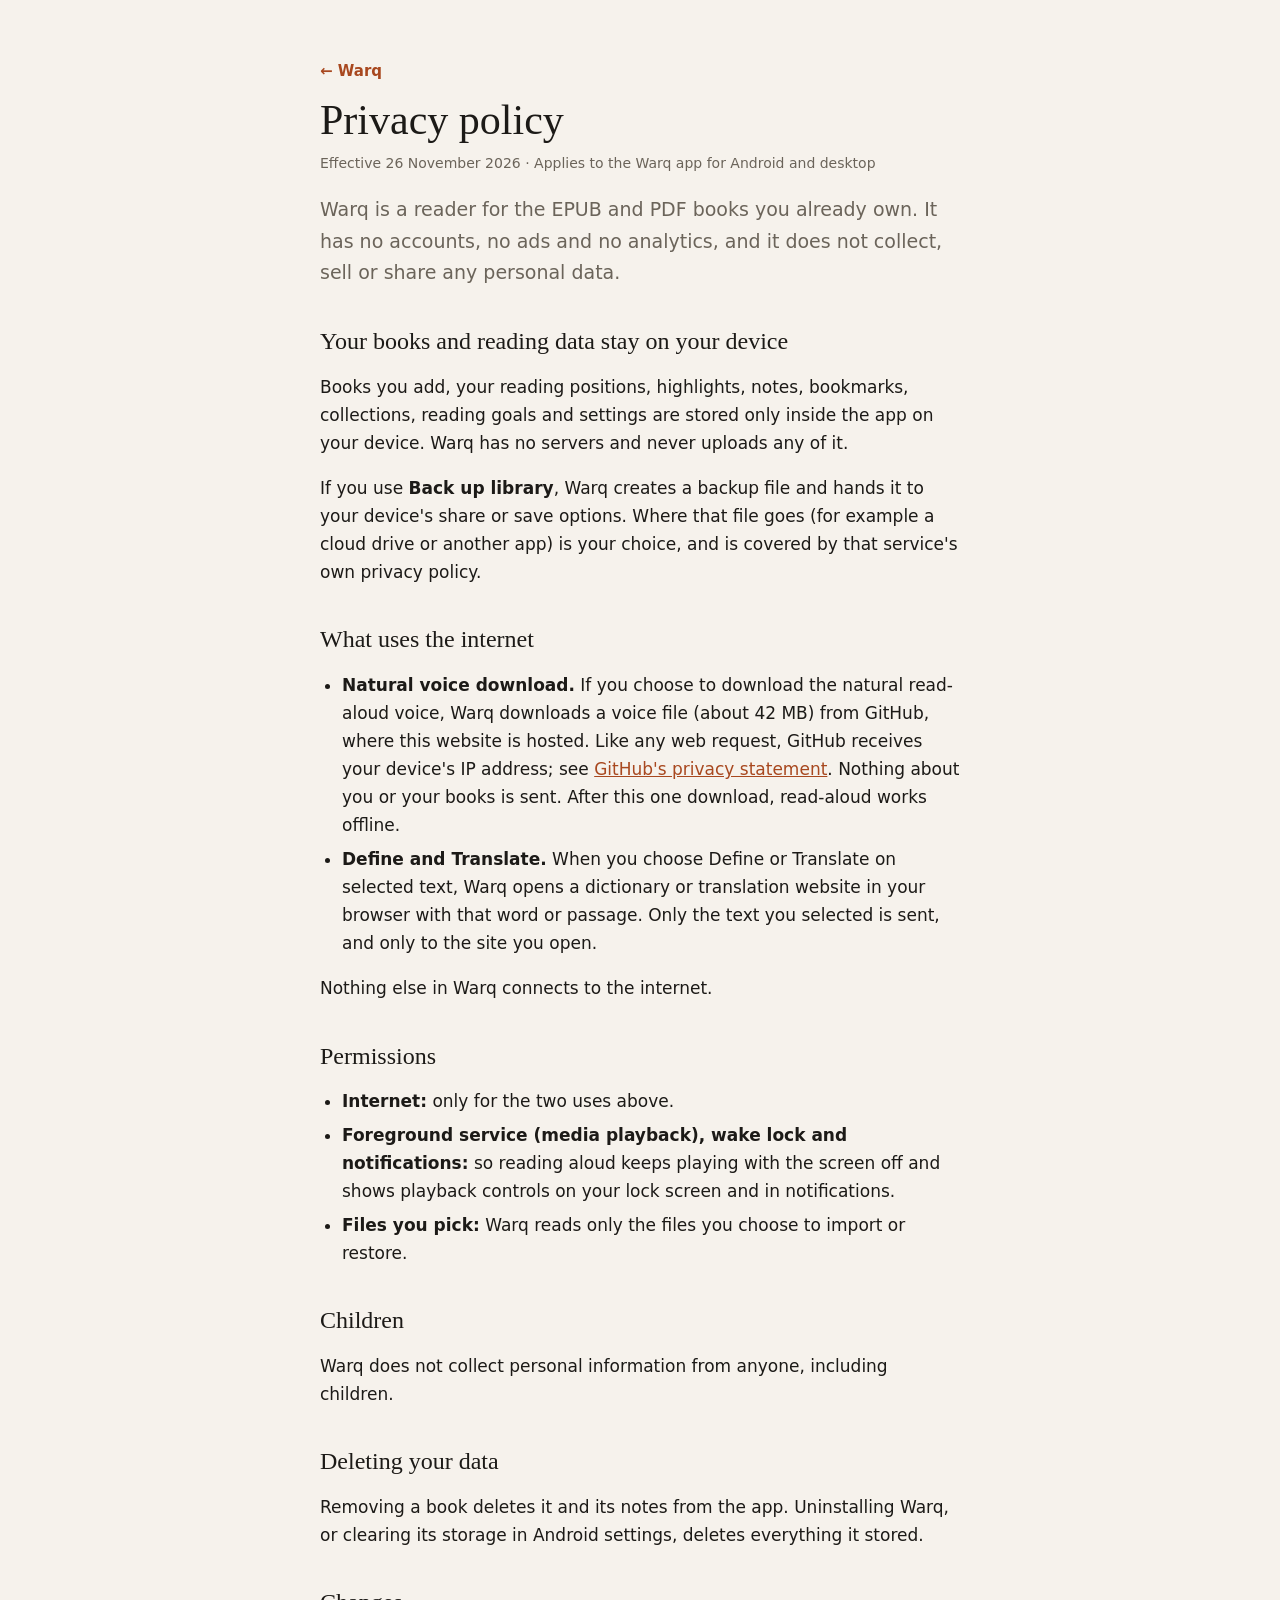
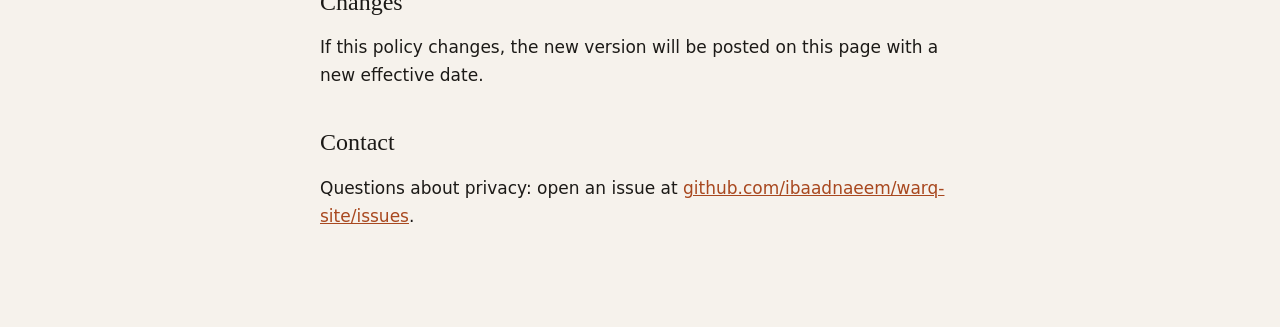
==== privacy.html @ dbade42a "Warq website, privacy policy and voice download notes Co-Authored-By: Claude Opus 5.5 <noreply@anthr" ====
<!doctype html>
<html lang="en">
<head>
<meta charset="utf-8">
<meta name="viewport" content="width=device-width, initial-scale=1">
<title>Warq · Privacy policy</title>
<link rel="icon" href="icon-192.png">
<link rel="stylesheet" href="site.css">
</head>
<body>
<main class="page">
  <a class="back" href="./">← Warq</a>
  <h1>Privacy policy</h1>
  <p class="meta">Effective 26 November 2026 · Applies to the Warq app for Android and desktop</p>

  <p class="lede">Warq is a reader for the EPUB and PDF books you already own. It has no accounts, no ads and no analytics, and it does not collect, sell or share any personal data.</p>

  <h2>Your books and reading data stay on your device</h2>
  <p>Books you add, your reading positions, highlights, notes, bookmarks, collections, reading goals and settings are stored only inside the app on your device. Warq has no servers and never uploads any of it.</p>
  <p>If you use <strong>Back up library</strong>, Warq creates a backup file and hands it to your device's share or save options. Where that file goes (for example a cloud drive or another app) is your choice, and is covered by that service's own privacy policy.</p>

  <h2>What uses the internet</h2>
  <ul>
    <li><strong>Natural voice download.</strong> If you choose to download the natural read-aloud voice, Warq downloads a voice file (about 42&nbsp;MB) from GitHub, where this website is hosted. Like any web request, GitHub receives your device's IP address; see <a href="https://docs.github.com/site-policy/privacy-policies/github-general-privacy-statement">GitHub's privacy statement</a>. Nothing about you or your books is sent. After this one download, read-aloud works offline.</li>
    <li><strong>Define and Translate.</strong> When you choose Define or Translate on selected text, Warq opens a dictionary or translation website in your browser with that word or passage. Only the text you selected is sent, and only to the site you open.</li>
  </ul>
  <p>Nothing else in Warq connects to the internet.</p>

  <h2>Permissions</h2>
  <ul>
    <li><strong>Internet:</strong> only for the two uses above.</li>
    <li><strong>Foreground service (media playback), wake lock and notifications:</strong> so reading aloud keeps playing with the screen off and shows playback controls on your lock screen and in notifications.</li>
    <li><strong>Files you pick:</strong> Warq reads only the files you choose to import or restore.</li>
  </ul>

  <h2>Children</h2>
  <p>Warq does not collect personal information from anyone, including children.</p>

  <h2>Deleting your data</h2>
  <p>Removing a book deletes it and its notes from the app. Uninstalling Warq, or clearing its storage in Android settings, deletes everything it stored.</p>

  <h2>Changes</h2>
  <p>If this policy changes, the new version will be posted on this page with a new effective date.</p>

  <h2>Contact</h2>
  <p>Questions about privacy: open an issue at <a href="https://github.com/ibaadnaeem/warq-site/issues">github.com/ibaadnaeem/warq-site/issues</a>.</p>
</main>
</body>
</html>
---- site.css ----
:root {
  --paper: #f6f2ec;
  --ink: #1c1a17;
  --muted: #6b645a;
  --clay: #a8481f;
  --line: rgba(28, 26, 23, 0.1);
  color-scheme: light dark;
}
@media (prefers-color-scheme: dark) {
  :root { --paper: #121110; --ink: #eee8de; --muted: #a69e92; --clay: #e3895e; --line: rgba(255, 255, 255, 0.1); }
}
* { box-sizing: border-box; }
body {
  margin: 0;
  background: var(--paper);
  color: var(--ink);
  font: 400 17px/1.65 -apple-system, "Segoe UI", Inter, Roboto, system-ui, sans-serif;
}
.page {
  max-width: 680px;
  margin: 0 auto;
  padding: 56px max(20px, env(safe-area-inset-right)) 80px max(20px, env(safe-area-inset-left));
}
h1, h2 { font-family: "Iowan Old Style", "Palatino Linotype", Georgia, serif; font-weight: 500; line-height: 1.15; }
h1 { font-size: 42px; margin: 12px 0 8px; }
h1 span { color: var(--clay); font-size: 0.8em; margin-left: 0.2em; }
h2 { font-size: 24px; margin: 40px 0 8px; }
a { color: var(--clay); }
.lede { font-size: 19px; color: var(--muted); }
.meta { color: var(--muted); font-size: 14px; margin: 0; }
.back { text-decoration: none; font-weight: 600; font-size: 15px; }
ul { padding-left: 22px; }
li { margin: 6px 0; }
.home { text-align: center; padding-top: 72px; }
.home .logo { border-radius: 36px; box-shadow: 0 20px 40px -24px rgba(40, 28, 16, 0.5); }
.home .facts { text-align: left; display: inline-block; margin: 16px 0 28px; }
.links { color: var(--muted); }
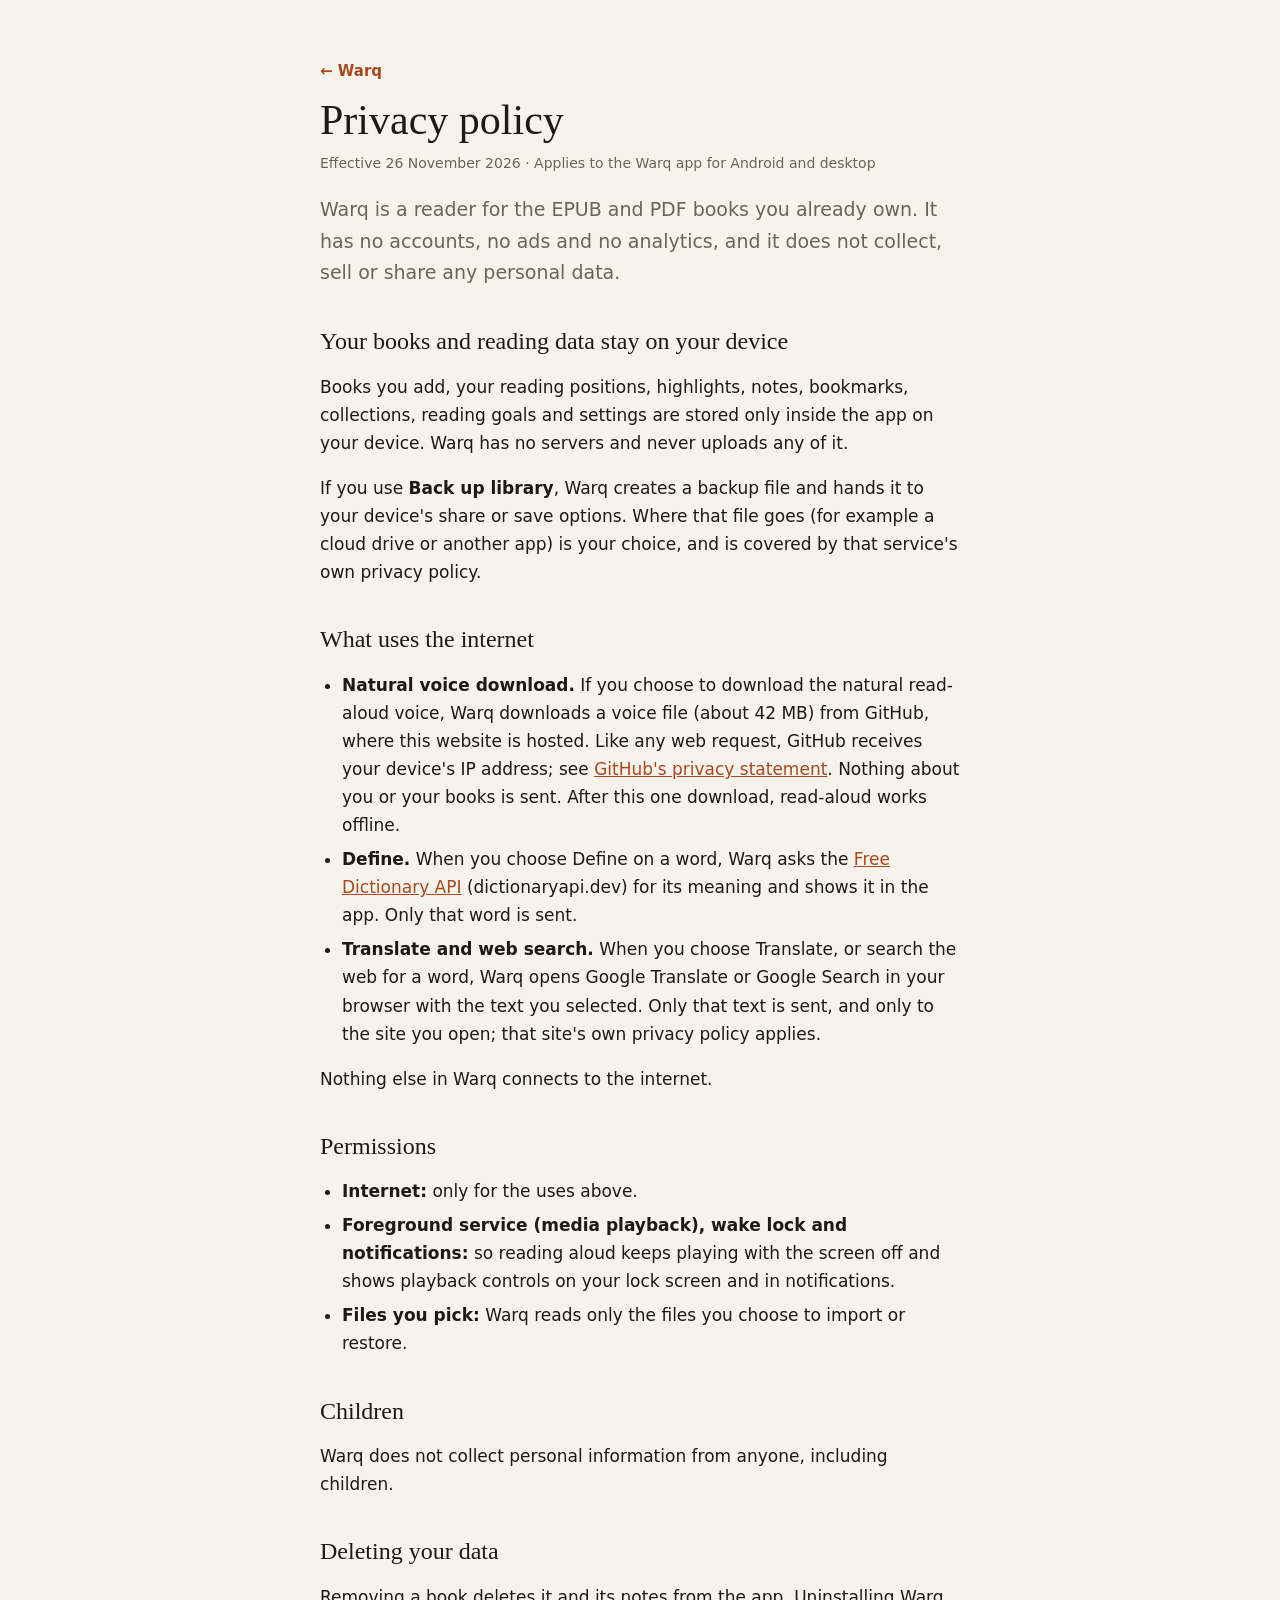
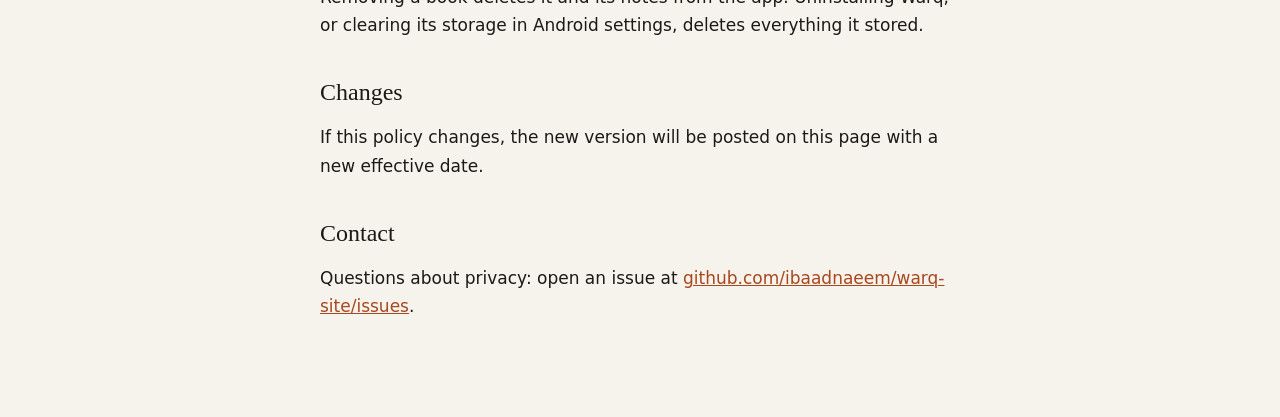
==== commit 97183379: "Privacy policy: describe Define (dictionaryapi.dev) and Translate accurately Co-Authored-By: Claude " ====
--- a/privacy.html
+++ b/privacy.html
@@ -22,13 +22,14 @@
   <h2>What uses the internet</h2>
   <ul>
     <li><strong>Natural voice download.</strong> If you choose to download the natural read-aloud voice, Warq downloads a voice file (about 42&nbsp;MB) from GitHub, where this website is hosted. Like any web request, GitHub receives your device's IP address; see <a href="https://docs.github.com/site-policy/privacy-policies/github-general-privacy-statement">GitHub's privacy statement</a>. Nothing about you or your books is sent. After this one download, read-aloud works offline.</li>
-    <li><strong>Define and Translate.</strong> When you choose Define or Translate on selected text, Warq opens a dictionary or translation website in your browser with that word or passage. Only the text you selected is sent, and only to the site you open.</li>
+    <li><strong>Define.</strong> When you choose Define on a word, Warq asks the <a href="https://dictionaryapi.dev/">Free Dictionary API</a> (dictionaryapi.dev) for its meaning and shows it in the app. Only that word is sent.</li>
+    <li><strong>Translate and web search.</strong> When you choose Translate, or search the web for a word, Warq opens Google Translate or Google Search in your browser with the text you selected. Only that text is sent, and only to the site you open; that site's own privacy policy applies.</li>
   </ul>
   <p>Nothing else in Warq connects to the internet.</p>
 
   <h2>Permissions</h2>
   <ul>
-    <li><strong>Internet:</strong> only for the two uses above.</li>
+    <li><strong>Internet:</strong> only for the uses above.</li>
     <li><strong>Foreground service (media playback), wake lock and notifications:</strong> so reading aloud keeps playing with the screen off and shows playback controls on your lock screen and in notifications.</li>
     <li><strong>Files you pick:</strong> Warq reads only the files you choose to import or restore.</li>
   </ul>
